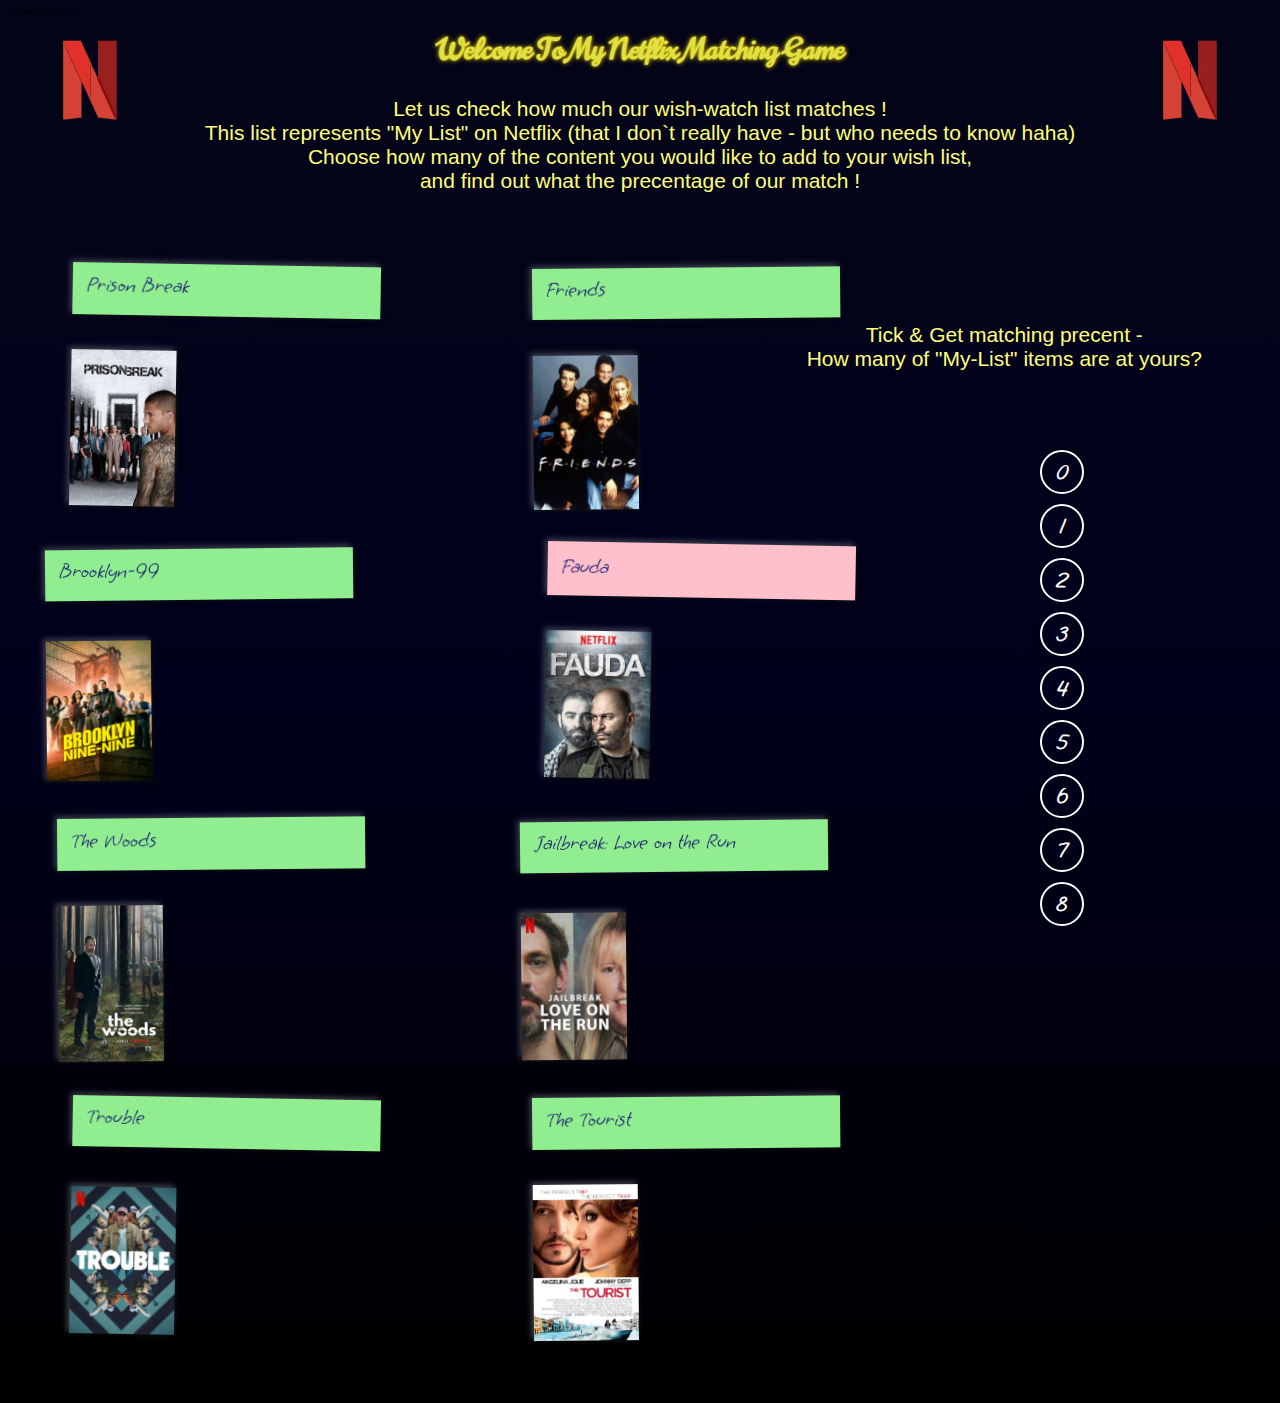
==== CSS/index.html @ fcd20ba1 "re-organized everything to seperate folders" ====
<html lang="en">
    <head>   
        <link rel="stylesheet" href="style.css"> 
    </head>
    <body>
        <div>3D Spinning Animation
            <img src="done.webp" class="logo spin3D-left">
            <img src="done.webp" class="logo spin3D-right">
        </div>
        <h1 class="glow">Welcome To My Netflix Matching Game</h1>
        <div id="Opening-text"> 
            Let us check how much our wish-watch list matches ! <br> 
            This list represents "My List" on Netflix (that I don`t really have - but who needs to know haha) <br> 
            Choose how many of the content you would like to add to your wish list,<br> 
            and find out what the precentage of our match !
        </div>
        <div id="insrtuctions">
            Tick & Get matching precent -<br> How many of "My-List" items are at yours?  
        </div>
        <div class="custom-radios">
            <div>
                <input type="radio" id="color-0" name="color" />
                <label for="color-0"><span>0</span></label>
            </div>
            <div>
                <input type="radio" id="color-1" name="color" />
                <label for="color-1"><span>1</span></label>
            </div>
            <div>
                <input type="radio" id="color-2" name="color" />
                <label for="color-2"><span>2</span></label>
            </div>
            <div>
                <input type="radio" id="color-3" name="color" />
                <label for="color-3"><span>3</span></label>
            </div>
            <div>
                <input type="radio" id="color-4" name="color" />
                <label for="color-4"><span>4</span></label>
            </div>
            <div>
                <input type="radio" id="color-5" name="color" />
                <label for="color-5"><span>5</span></label>
            </div>
            <div>
                <input type="radio" id="color-6" name="color" />
                <label for="color-6"><span>6</span></label>
            </div>
            <div>
                <input type="radio" id="color-7" name="color" />
                <label for="color-7"><span>7</span></label>
            </div>
            <div>
                <input type="radio" id="color-8" name="color" />
                <label for="color-8"><span>8</span></label>
            </div>
        </div>
            <ul>
                <li>
                    <p class="name">Prison Break</p>
                    <p class="description">A man with a genius plan risks everything to break his brother <br>
                        out of a high-security prison, unraveling a massive conspiracy</p>
                    <img id="Images" src="assets\prisonbreak.jpg">
                 </li>
                <li>
                    <p class="name">Friends</p>
                    <p class="description">Follow six inseparable pals as they share laughs, heartbreaks,<br>
                         and countless cups of coffee in this iconic sitcom.</p>
                    <img id="Images" src="assets\friends.jpg">
                </li>
                <li>
                    <p class="name">Brooklyn-99</p>
                    <p class="description">Hilarious antics and quick-witted banter abound as the detectives<br>
                         of the 99th precinct solve crimes and create chaos.</p>
                    <img id="Images" src="assets\b99.jpg">
                </li>
                <li>
                    <p id="Fauda" class="name">Fauda</p>
                    <p class="description">Dive into a world of adrenaline and moral dilemmas as <br>
                        Israeli agents fight terrorists while facing personal sacrifices.</p>
                    <img id="Images" src="assets\Fauda.jpg">
                </li>
                <li>
                    <p class="name">The Woods</p>
                    <p class="description">A prosecutor confronts haunting secrets and shocking twists<br>
                         as he reopens the investigation into his sister's  disappearance.</p>
                    <img id="Images" src="assets\woods.jpg">
                </li>
                <li>
                    <p class="name">Jailbreak: Love on the Run</p>
                    <p class="description">In a pulse-pounding escape, love blooms amidst danger<br>
                         as two fugitives race against time and the law.</p>
                    <img id="Images" src="assets\jailbreak.jpg">
                </li>
                <li>
                    <p class="name">Trouble</p>
                    <p class="description">A gripping new Netflix drama where love,<br>
                         lies, and scandal collide in a small town packed with secrets.</p>
                    <img id="Images" src="assets\pic.jpg">
                </li>
                <li>
                    <p class="name">The Tourist</p>
                    <p class="description">When a vacation goes awry, an ordinary man finds himself caught<br>
                         in a web of danger, deception, and high-stakes intrigue.</p>
                    <img id="Images" src="assets\tourist.jpg">
                </li>
            </ul>
            
            <div id="selected-number"></div>
    </body>
</html>
---- CSS/style.css ----
@import url('https://fonts.googleapis.com/css2?family=Grape+Nuts&family=Norican&display=swap');

h1 {
    margin-top: 2rem;
    font-family: 'Norican', cursive;
    color: rgb(224, 224, 67);
    text-align: center;
    font-size: 4rem;
    text-shadow: 
        0 0 2px rgba(255, 215, 0, 0.7),   /* Light golden yellow */
        0 0 4px rgba(255, 223, 0, 0.5),   /* Medium yellow */
        0 0 6px rgba(255, 255, 0, 0.4);   /* Darker yellow */
}
    


#Opening-text {
    padding: 1.2rem 2rem;
    color: rgb(255, 255, 122);
    font-size: 3rem;
    font-family: 'Gill Sans', 'Gill Sans MT', Calibri, 'Trebuchet MS', sans-serif;
    text-align: center;
    animation: bounce 3s infinite;
}
#insrtuctions{
    padding: 1.2rem 2rem;
    color: rgb(255, 255, 122);
    font-size: 3rem;
    font-family: 'Gill Sans', 'Gill Sans MT', Calibri, 'Trebuchet MS', sans-serif;
    text-align: center;
    animation: bounce 3s infinite;
    position: absolute;
    right: 5%;
    top:35%
}

@keyframes bounce {
    0%, 20%, 50%, 80%, 100% {
        transform: translateY(0); /* Starting position */
    }
    40% {
        transform: translateY(-20px); /* Move up */
    }
    60% {
        transform: translateY(-10px); /* Move down a bit */
    }
}

html {
    font-size: 7;
}

body {
    background: linear-gradient(to bottom, #040418, #00001c, #000000);
}

ul {
    list-style: none;
    font-family: 'Grape Nuts', cursive;
    font-size: 3rem;
    color: midnightblue;
    padding: 5rem;
    display: grid;
    grid-template-columns: repeat(2, 1fr);
    column-gap: 1px;
    row-gap: 20px;
    width: 75%;
}

/* Style for each <li> */
ul li {
    display: grid;
    grid-template-columns: repeat(auto-fit, minmax(250px, 1fr));
    align-items: center; /* Align items vertically in the center */
    gap: 5rem; /* Space between text and image */
    position: relative;
	cursor: pointer;
    --levitate: 0;
    transform-style: preserve-3d;
    transition: transform 0.3s;
    padding: 1.2rem;
    
}
ul li:hover {
    --levitate: 1;
}

/* Style for the <p> inside <li> */
ul li p {
    display: flex;
    --levitate: 0;
	width: 40rem;
    height: 5rem;
    padding: 1.2rem 2rem;
    background-color: lightgreen;
    transform-style: preserve-3d;
    position: relative;
    cursor: pointer;
    transition: transform 0.3s ease;
    margin: 0;
    box-shadow: 
        2px 2px 6px rgba(0, 0, 0, 0.6),  /* Dark shadow for depth */
        -2px -2px 6px rgba(255, 255, 255, 0.3); /* Light highlight */

}

.description{
    display: none;
}
.name::after {
    content: '';
    pointer-events: none;
    display: block;
    position: absolute;
    width: 100%;
    height: 100%;
    left: 0;
    top: 0;
    opacity: 0;
    transition: opacity 0.3s;
    mix-blend-mode: overlay;
    background-image: linear-gradient(to left, #e06363, #de3030);
}

li:active .name {
    visibility: hidden;
}
li:active img {
    width: 20rem;
    border: 5px rgb(255, 255, 122);;
    box-shadow: 
        0 0 4px rgba(255, 215, 0, 0.7),   /* Light golden yellow */
        0 0 6px rgba(255, 223, 0, 0.5),   /* Medium yellow */
        0 0 8px rgba(255, 255, 0, 0.4);   /* Darker yellow */
    transition: width 0.3s;
}

li:active .description {
    visibility: visible;
    display: flex;
    position: absolute;
    height: 15rem;
    background-color: lightgreen;
    background-image: linear-gradient(to left, #e06363, #e54e4e)
}

.name:hover::after {
    opacity: 1;
}

/* 3D effect variations based on nth-child */
ul li:nth-child(3n)  {
    transform: translate3d(-5px, calc(var(--levitate) * -5px), calc(var(--levitate) * 3rem)) rotate(-0.6deg) rotateX(calc(var(--levitate) * 6deg)) rotateY(calc(var(--levitate) * -3deg));
}

ul li:nth-child(3n-1)  {
    transform: translate3d(7px, calc(var(--levitate) * -5px), calc(var(--levitate) * 3rem)) rotate(-0.5deg) rotateX(calc(var(--levitate) * 6deg)) rotateY(calc(var(--levitate) * -3deg));
}

ul li:nth-child(3n-2)  {
    transform: translate3d(20px, calc(var(--levitate) * -5px), calc(var(--levitate) * 3rem)) rotate(1deg) rotateX(calc(var(--levitate) * 6deg)) rotateY(calc(var(--levitate) * -3deg));
}

/* Style the image */
ul li img {
    width: 15rem;
    height: auto;
    transition: transform 0.3s;
    box-shadow: 
        2px 2px 6px rgba(0, 0, 0, 0.6),  /* Dark shadow for depth */
        -2px -2px 6px rgba(255, 255, 255, 0.3); /* Light highlight */
}

/* Special style for Fauda */
#Fauda {
    background-color: pink;
    padding: 1.6rem 2rem;
    padding-bottom: 3rem;
	height: 3rem;;
}
:root {
    --color-0: red;
    --color-1: #db5e34;
    --color-2: #f1750f;
    --color-3: #e7b73c;
    --color-4: #ccc72e;
    --color-5: #d0db34;
    --color-6: #cff10f;
    --color-7: #a5e73c;
    --color-8: #4ae73c;
}

.custom-radios {
    display: flex;
    cursor:none;
    flex-direction: column;
    gap: 10px;
    position: absolute;
    right: 15%; /* Aligns the box to the right edge */
    top: 50%; /* Adjust top position as needed */
}

.custom-radios input[type="radio"] {
    display: none;
    cursor: none;
}

.custom-radios input[type="radio"] + label span {
    display: inline-block;
    width: 40px;
    height: 40px;
    margin: 0 4px;
    vertical-align: middle;
    cursor: pointer;
    border-radius: 50%;
    border: 2px solid #FFFFFF;
    box-shadow: 0 1px 3px 0 rgba(0, 0, 0, 0.33);
    background-color: transparent; /* Initially transparent */
    text-align: center;
    line-height: 40px; /* Center the numbers vertically */
    color: rgb(255, 255, 255); /* Numbers are always visible */
    font-family: 'Grape Nuts', cursive;
    font-weight: bold;
    font-size: 3rem;
    transition: background-color 0.3s;
}


/* Display the number when a radio button is checked */
.custom-radios input[type="radio"]#color-0:checked + label span::after  {
    background-color: var(--color-0);
    content: "0%";
    transform: scale(1.2);
}
.custom-radios input[type="radio"]#color-1:checked + label span::after {
    background-color: var(--color-1);
    content: "12%";
    transform: scale(1.2);
}
.custom-radios input[type="radio"]#color-2:checked + label span::after {
    background-color: var(--color-2);
    content: "25%";
    transform: scale(1.2);
}

.custom-radios input[type="radio"]#color-3:checked + label span::after {
    background-color: var(--color-3);
    content: "37%";
    transform: scale(1.2);
}

.custom-radios input[type="radio"]#color-4:checked + label span::after {
    background-color: var(--color-4);
    content: "50%";
    transform: scale(1.2);
}
.custom-radios input[type="radio"]#color-5:checked + label span::after {
    background-color: var(--color-5);
    content: "62%";
    transform: scale(1.2);
}
.custom-radios input[type="radio"]#color-6:checked + label span::after {
    background-color: var(--color-6);
    content: "75%";
    transform: scale(1.2);
}
.custom-radios input[type="radio"]#color-7:checked + label span::after {
    background-color: var(--color-7);
    content: "87%";
    transform: scale(1.2);
}
.custom-radios input[type="radio"]#color-8:checked + label span::after {
    background-color: var(--color-8);
    content: "100%";
    transform: scale(1.2); /* Enlarge the radio button */
}
/* Hide the original number when checked */
.custom-radios input[type="radio"]:checked + label span {
    visibility: hidden;
    cursor: pointer;
}
.custom-radios input[type="radio"]:checked + label span::after {
    visibility: visible;
    position: absolute; /* Ensures it overlaps the original content */
    left: 0;
    font-size: 2.5rem;
    color:#000000;
    font-weight: bold;
    right: 0;
    cursor: pointer;
    text-align: center;
    display: inline-block;
    width: 40px;
    height: 40px;
    margin: 0 4px;
    vertical-align: middle;
    cursor: pointer;
    border-radius: 50%;
    border: 2px solid #FFFFFF;
    box-shadow: 0 1px 3px 0 rgba(0, 0, 0, 0.33);
}
@keyframes spin3D {
    from { transform: rotateY(0deg); }
    to { transform: rotateY(360deg); }
}

.logo {
    position: absolute;
    animation: spin3D 3s ease-in-out infinite;
    width: 80px; /* Adjust the width as needed */
    height: auto; /* Maintain aspect ratio */
    top: 10px;
    margin: 30px;
}
.spin3D-left{
    left:20px;
}
.spin3D-right{
    right:20px;
}
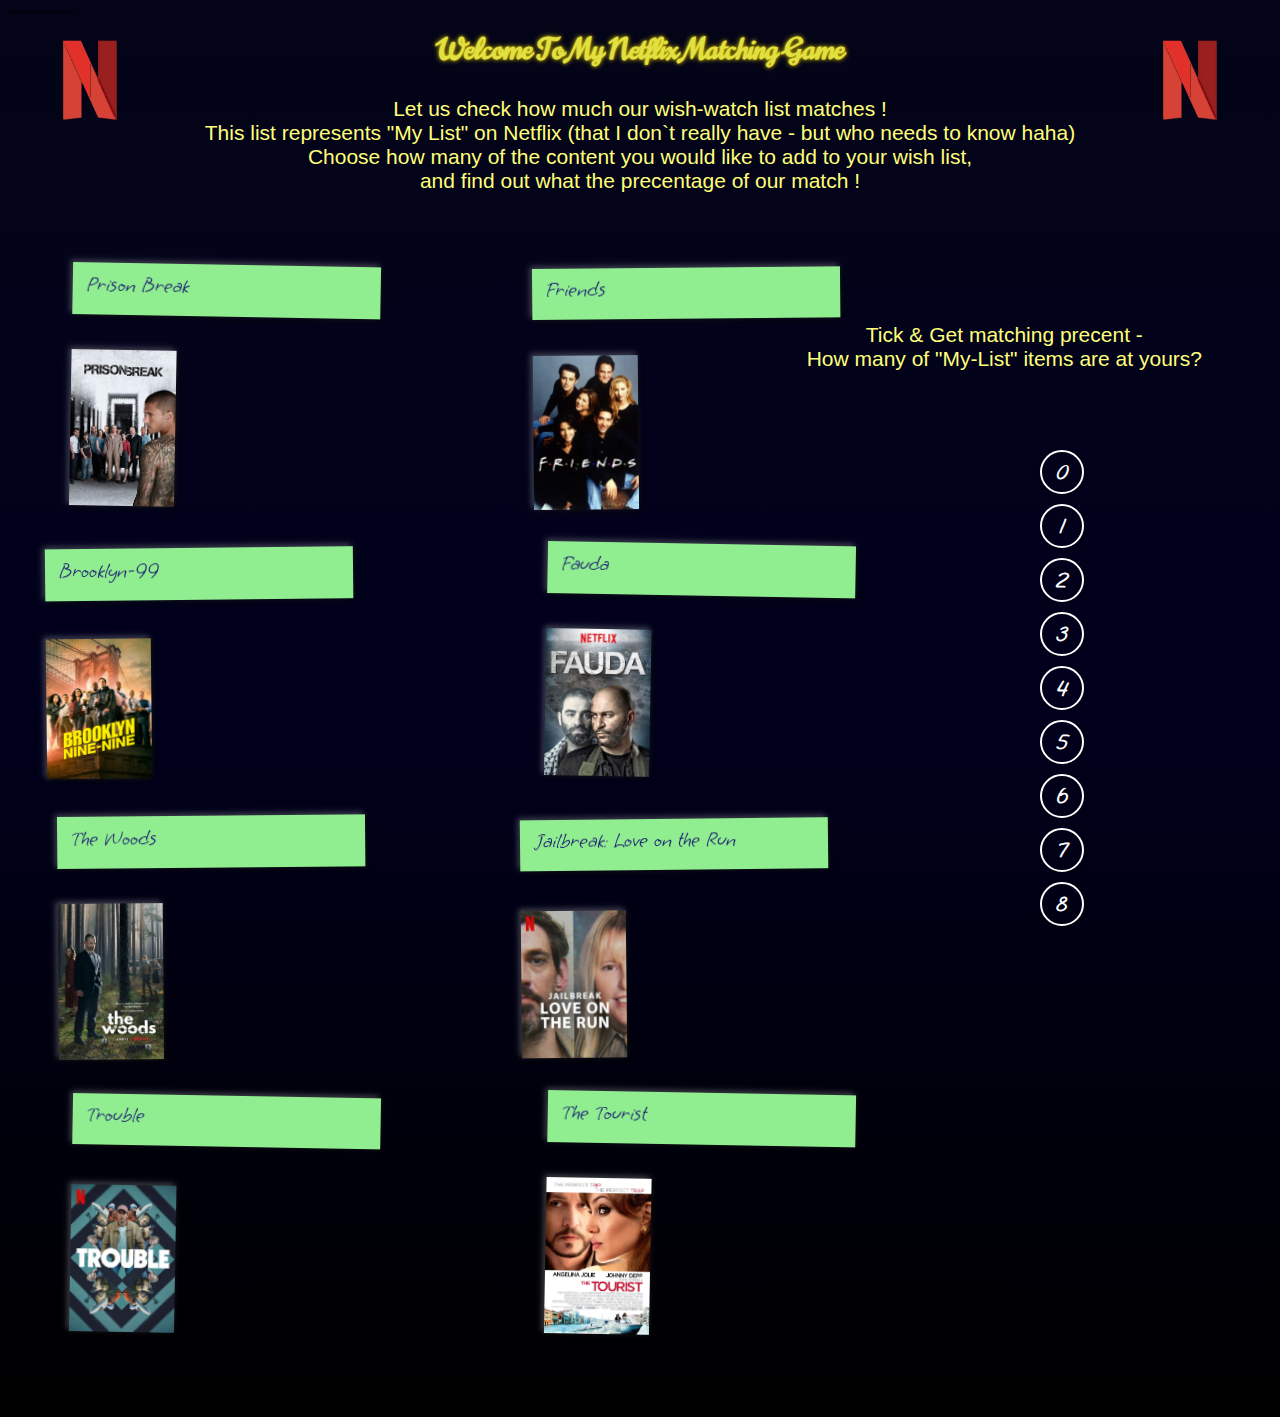
==== commit 45c05d2f: "deleted "fauda" selector" ====
--- a/CSS/index.html
+++ b/CSS/index.html
@@ -108,5 +108,6 @@
             </ul>
             
             <div id="selected-number"></div>
+            <div>help</div>
     </body>
 </html>
--- a/CSS/style.css
+++ b/CSS/style.css
@@ -160,6 +160,9 @@
 ul li:nth-child(3n-2)  {
     transform: translate3d(20px, calc(var(--levitate) * -5px), calc(var(--levitate) * 3rem)) rotate(1deg) rotateX(calc(var(--levitate) * 6deg)) rotateY(calc(var(--levitate) * -3deg));
 }
+ul li:nth-child(4n)  {
+    transform: translate3d(20px, calc(var(--levitate) * -5px), calc(var(--levitate) * 3rem)) rotate(1deg) rotateX(calc(var(--levitate) * 6deg)) rotateY(calc(var(--levitate) * -3deg));
+}
 
 /* Style the image */
 ul li img {
@@ -172,12 +175,7 @@
 }
 
 /* Special style for Fauda */
-#Fauda {
-    background-color: pink;
-    padding: 1.6rem 2rem;
-    padding-bottom: 3rem;
-	height: 3rem;;
-}
+
 :root {
     --color-0: red;
     --color-1: #db5e34;
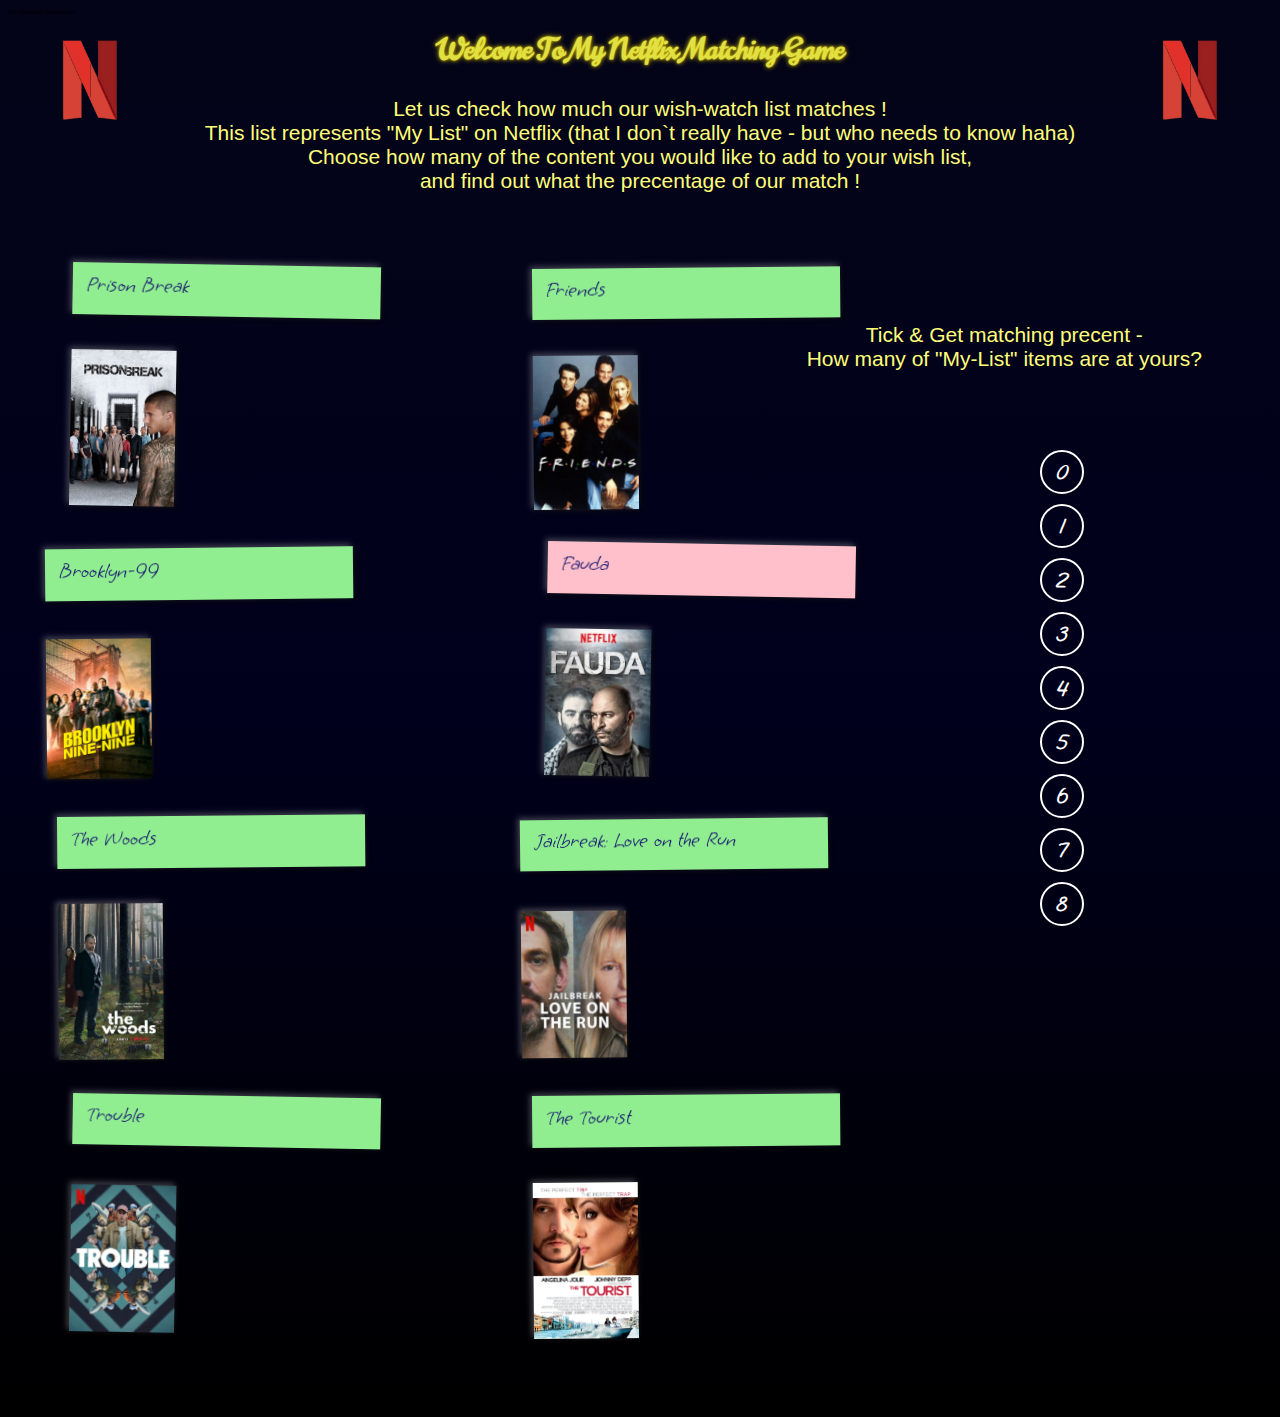
==== commit 61100ad1: "deleted "fauda" and used nth-child" ====
--- a/CSS/index.html
+++ b/CSS/index.html
@@ -76,7 +76,7 @@
                     <img id="Images" src="assets\b99.jpg">
                 </li>
                 <li>
-                    <p id="Fauda" class="name">Fauda</p>
+                    <p class="name">Fauda</p>
                     <p class="description">Dive into a world of adrenaline and moral dilemmas as <br>
                         Israeli agents fight terrorists while facing personal sacrifices.</p>
                     <img id="Images" src="assets\Fauda.jpg">
--- a/CSS/style.css
+++ b/CSS/style.css
@@ -160,8 +160,8 @@
 ul li:nth-child(3n-2)  {
     transform: translate3d(20px, calc(var(--levitate) * -5px), calc(var(--levitate) * 3rem)) rotate(1deg) rotateX(calc(var(--levitate) * 6deg)) rotateY(calc(var(--levitate) * -3deg));
 }
-ul li:nth-child(4n)  {
-    transform: translate3d(20px, calc(var(--levitate) * -5px), calc(var(--levitate) * 3rem)) rotate(1deg) rotateX(calc(var(--levitate) * 6deg)) rotateY(calc(var(--levitate) * -3deg));
+ul li:nth-child(4) .name  {
+    background-color: pink;
 }
 
 /* Style the image */
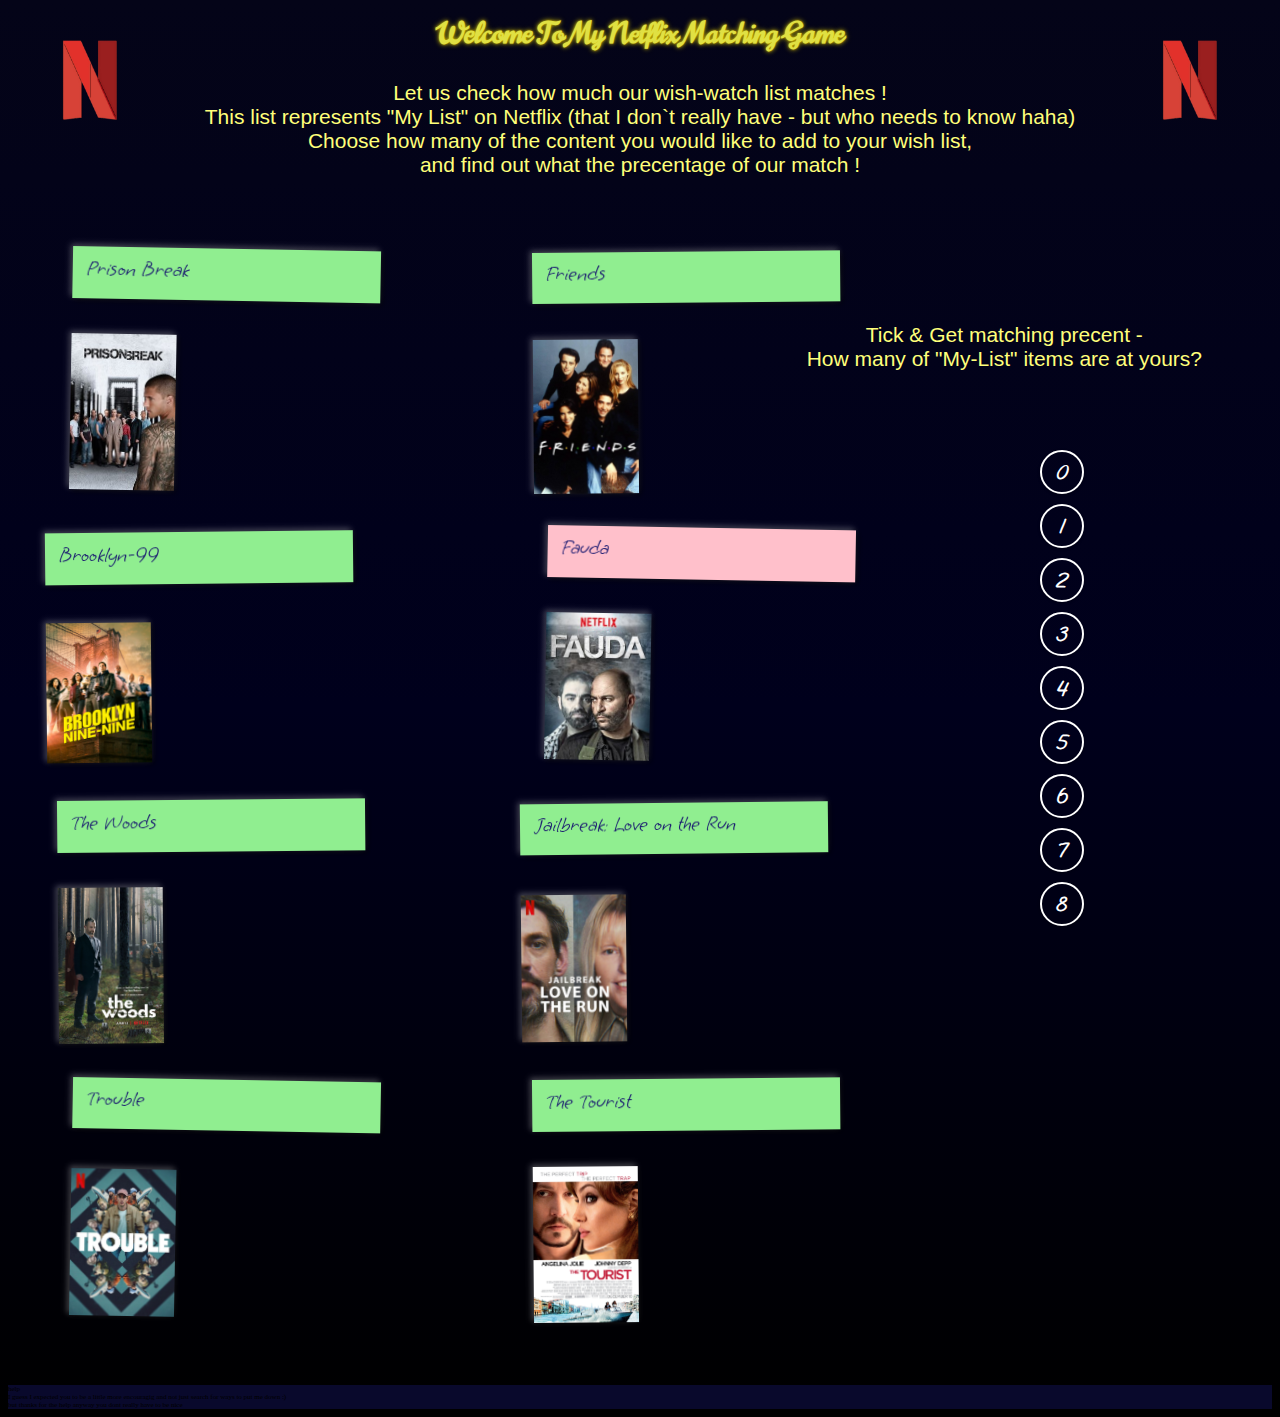
==== commit 4c2f9036: "every div will be blue" ====
--- a/CSS/index.html
+++ b/CSS/index.html
@@ -4,7 +4,7 @@
         <link rel="stylesheet" href="style.css"> 
     </head>
     <body>
-        <div>3D Spinning Animation
+        <div>
             <img src="done.webp" class="logo spin3D-left">
             <img src="done.webp" class="logo spin3D-right">
         </div>
@@ -109,5 +109,7 @@
             
             <div id="selected-number"></div>
             <div>help</div>
+            <div>I guess I expected you to be a little more encouragig and not just search for ways to put me down :) </div>
+            <div>but thanks for the help anyway you dont really have to be nice</div>
     </body>
 </html>
--- a/CSS/style.css
+++ b/CSS/style.css
@@ -1,5 +1,8 @@
 @import url('https://fonts.googleapis.com/css2?family=Grape+Nuts&family=Norican&display=swap');
 
+div {
+    background-color: rgb(9, 9, 44);
+}
 h1 {
     margin-top: 2rem;
     font-family: 'Norican', cursive;
@@ -12,8 +15,6 @@
         0 0 6px rgba(255, 255, 0, 0.4);   /* Darker yellow */
 }
     
-
-
 #Opening-text {
     padding: 1.2rem 2rem;
     color: rgb(255, 255, 122);
@@ -21,6 +22,7 @@
     font-family: 'Gill Sans', 'Gill Sans MT', Calibri, 'Trebuchet MS', sans-serif;
     text-align: center;
     animation: bounce 3s infinite;
+    background-color: transparent;
 }
 #insrtuctions{
     padding: 1.2rem 2rem;
@@ -29,6 +31,7 @@
     font-family: 'Gill Sans', 'Gill Sans MT', Calibri, 'Trebuchet MS', sans-serif;
     text-align: center;
     animation: bounce 3s infinite;
+    background-color: transparent;
     position: absolute;
     right: 5%;
     top:35%
@@ -189,6 +192,7 @@
 }
 
 .custom-radios {
+    background-color: transparent;
     display: flex;
     cursor:none;
     flex-direction: column;
@@ -201,6 +205,10 @@
 .custom-radios input[type="radio"] {
     display: none;
     cursor: none;
+}
+
+.custom-radios div {
+    background-color: transparent; /* Or any other color you prefer */
 }
 
 .custom-radios input[type="radio"] + label span {
